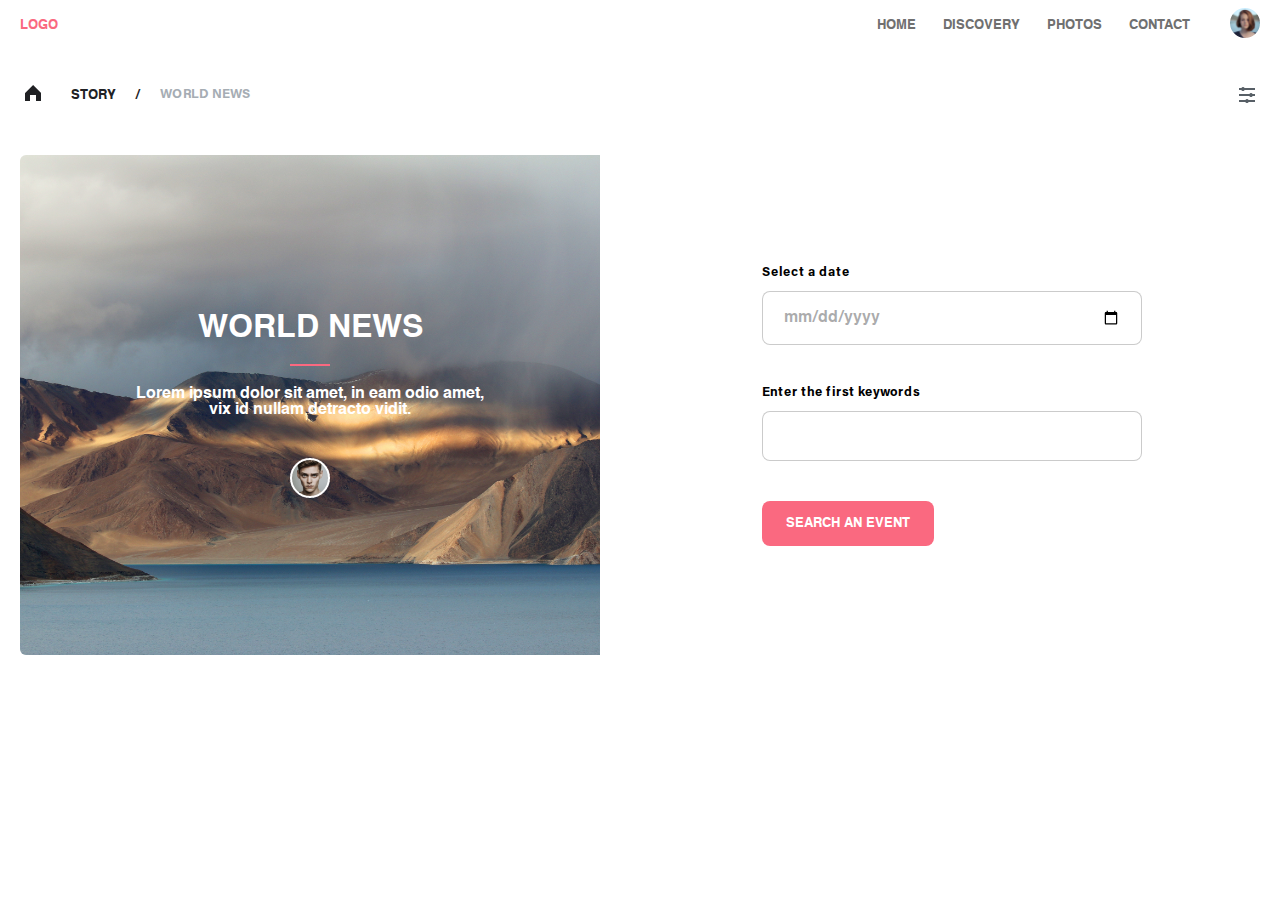
==== more.html @ f523d7d2 "added more.html for second page" ====
<!DOCTYPE html>
<html lang="en">
  <head>
    <meta charset="UTF-8" />
    <meta http-equiv="X-UA-Compatible" content="IE=edge" />
    <meta name="viewport" content="width=device-width, initial-scale=1.0" />
    <link rel="stylesheet" href="./css/font.css" />
    <link rel="stylesheet" href="./css/main.css" />
    <link rel="stylesheet" href="./css/media.css" />
    <title>Document</title>
  </head>
  <body>
    <!-- HEADER CONTENT -->
    <header class="more__header header flex">
      <div class="wrapper header__wrapper flex">
        <!-- BURGER MENU -->
        <div class="burger">
          <img src="./images/menu-icon.png" alt="menu icon" />
        </div>
        <a class="logo__text" href="index.html">logo</a>
        <div class="header__menu flex">
          <!-- NAVBAR -->
          <nav class="nav-bar">
            <ul class="nav__list-wrapper flex">
              <li class="nav-item"><a href="index.html">home</a></li>
              <li class="nav-item"><a href="#">discovery</a></li>
              <li class="nav-item"><a href="#">photos</a></li>
              <li class="nav-item"><a href="#">contact</a></li>
            </ul>
          </nav>
          <div class="user-img">
            <img src="./images/user.png" alt="user image icon" />
          </div>
        </div>
      </div>
    </header>
    <main class="main">
      <div class="wrapper">
        <div class="hero__box box flex">
            <a class="prev-icon" href="./index.html">
                <img src="./images/go-back.png" alt="previous icon">
            </a>
            <div class="box__items flex">
                <a href="./index.html">
                    <img src="./images/home.png" alt="home icon">
                </a>
                <div class="items__text flex">
                    <p>story</p>
                    <p>/</p>
                    <p>world news</p>
                </div>
            </div>
            <img src="./images/filter.png" alt="filter icon">
        </div>
        <section class="hero-section section-1">
          <div class="hero__container flex">
            <h2 class="hero__heading heading">world news</h2>
            <hr class='hr'/>
            <p class="hero__text">
                Lorem ipsum dolor sit amet, in eam odio amet, vix id nullam detracto vidit.
            </p>
            <img src="./images/user-2.png" alt="user icon">
          </div>
          <!-- SECTION 1 MORE NEWS -->
          <div class="more-news-container container">
            <form action="#" class="form flex">
                <div class="input-field__wrapper flex">
                    <label for="date">Select a date</label>
                    <input class="date-input" type="date" id="date" placeholder="Select...">
                </div>
                <div class="input-field__wrapper flex">
                    <label for="free-text">Enter the first keywords</label>
                    <input class="free-input" type="text" id="free-text">
                </div>
                <div class="input-field__wrapper flex">
                    <input class="search-btn btn" type="submit" id="search" value="SEARCH AN EVENT">
                </div>
            </form>
          </div>
        </section>
        <section>
            
        </section>
      </div>
    </main>
  </body>
</html>
---- css/font.css ----
@font-face {
    font-family: 'helvetica-bold';
    src: url('../fonts/Helvetica-Bold.woff2') format('woff2'),
        url('../fonts/Helvetica-Bold.woff') format('woff'),
        url('../fonts/Helvetica-Bold.ttf') format('truetype');
    font-weight: bold;
    font-style: normal;
    font-display: swap;
}

@font-face {
    font-family: 'helvetica';
    src: url('../fonts/Helvetica.woff2') format('woff2'),
        url('../fonts/Helvetica.woff') format('woff'),
        url('../fonts/Helvetica.ttf') format('truetype');
    font-weight: normal;
    font-style: normal;
    font-display: swap;
}

@font-face {
    font-family: 'helvetica-obl';
    src: url('../fonts/Helvetica-Oblique.woff2') format('woff2'),
        url('../fonts/Helvetica-Oblique.woff') format('woff'),
        url('../fonts/Helvetica-Oblique.ttf') format('truetype');
    font-weight: normal;
    font-style: italic;
    font-display: swap;
}

@font-face {
    font-family: 'acumin-pro';
    src: url('../fonts/AcuminPro-Regular.woff2') format('woff2'),
        url('../fonts/AcuminPro-Regular.woff') format('woff'),
        url('../fonts/AcuminPro-Regular.ttf') format('truetype');
    font-weight: normal;
    font-style: normal;
    font-display: swap;
}

@font-face {
    font-family: 'acumin-pro-bold';
    src: url('../fonts/AcuminPro-Bold.woff2') format('woff2'),
        url('../fonts/AcuminPro-Bold.woff') format('woff'),
        url('../fonts/AcuminPro-Bold.ttf') format('truetype');
    font-weight: bold;
    font-style: normal;
    font-display: swap;
}
---- css/main.css ----
/* css reset */
*,
*::after,
*::before {
  margin: 0;
  padding: 0;
  box-sizing: border-box;
  font-family: var(--ff-primary);
  font-size: 100%;
  list-style-type: none;
  text-decoration: none;
}
/* CUSTOM CLASSES */
:root {
  --ff-primary: "helvetica-bold", sans-serif;
  --ff-p-regular: "helvetica", sans-serif;
  --ff-p-oblique: "helvetica-obl", sans-serif;
  --ff-secondary: "acumin-pro", sans-serif;
  --ff-s-bold: "acumin-pro-bold", sans-serif;

  --clr-white: #fff;
  --clr-pink: #fa6980;
  --clr-dark: #202124;
  --clr-grey: #a6adb4;
  --clr-link: #707070;
  --clr-hover: #343638;

  --fs-big: 1.5rem;
  --fs-medium: 1rem;
  --fs-small: 0.8125rem;
}
/* CUSTOM CLASSES */
.flex {
  display: flex;
  justify-content: center;
  align-items: center;
}

.wrapper {
  position: relative;
  max-width: 1440px;
  width: 100%;
  margin: 0 auto;
  padding: 0 1.25rem;
}

.container {
  position: relative;
  padding: 40px 24px;
}

.heading {
  text-transform: uppercase;
  font-size: var(--fs-big);
}

/* HEADER STYLES */
.header {
  min-height: 50px;
}

.header__wrapper {
  justify-content: space-between;
}

.logo__text {
  font-size: var(--fs-small);
  color: var(--clr-pink);
  text-transform: uppercase;
}

/* NAVBAR STYLES */
.nav-bar {
  display: none;
}

.nav-item {
  text-transform: uppercase;
  font-size: var(--fs-small);
}

.nav-item a {
  color: var(--clr-link);
}

.nav-item a:hover {
  color: var(--clr-hover);
}

/* MAIN STYLES */
.main__wrapper {
  padding: 0;
}

.overlay {
  position: absolute;
  top: 0;
  bottom: 0;
  left: 0;
  right: 0;
  background-image: url(../images/overlay.png);
  user-select: none;
  pointer-events: none;
}
/* NEWS STYLES */
.news-container {
  color: var(--clr-white);
  background-image: url(../images/main-img.png);
  background-repeat: no-repeat;
  background-position: center;
  background-size: cover;
}

hr {
  width: 100%;
  margin: 40px 0 45px 0;
  border: 1px solid var(--clr-white);
}

.news__article {
  display: inline-block;
}

.news__title,
.hero__title {
  margin: 0 0 60px 0;
  font-size: var(--fs-big);
}

.news__text {
  margin: 0 0 39px 0;
  font-family: var(--ff-p-regular);
  font-size: var(--fs-medium);
  line-height: 1.5rem;
}

.btn {
  padding: 15px 38px;
  background-color: var(--clr-pink);
  border-radius: 0.5rem;
  border: none;
  color: var(--clr-white);
  text-transform: uppercase;
}
/* MORE NEWS STYLES */
.box {
  margin: 0 0 80px 0;
  justify-content: space-between;
}

.btn-container {
  gap: 35px;
}

.article {
  position: relative;
  margin: 0 0 50px 0;
  border-radius: 0.5rem;
  overflow: hidden;
}

.article__heading {
  font-size: var(--fs-medium);
  color: var(--clr-pink);
}

.article__title {
  margin: 25px 0 20px 0;
}

.article__text {
  margin: 0 0 40px 0;
  font-family: var(--ff-secondary);
  font-size: var(--fs-medium);
  color: var(--clr-grey);
}

.article__details {
  justify-content: flex-start;
  gap: 10px;
  font-size: var(--fs-small);
  color: var(--clr-grey);
}

.article__details * {
  font-family: var(--ff-p-oblique);
}

.article__details-span {
  text-decoration: underline;
}

/* SECTION 2 STYLES */
.trending-container {
  margin: 0 auto;
  flex-direction: column;
}

.trending__box {
  width: 100%;
  margin: 0 0 40px 0;
}

.trending__article-box {
  flex-direction: column;
}

.trending__article:nth-last-child(1) {
  display: none;
}

.article__img {
  width: 100%;
  min-height: 154px;
  display: inline;
}

.article__img img {
  width: 100%;
  height: 100%;
  object-fit: cover;
  border-radius: 0.5rem 0.5rem 0 0;
}

/* SECTION 3 */
.now__container {
  flex-direction: column;
}

.now__box {
  width: 100%;
  margin: 0 0 40px 0;
}

.now__article-primary {
  flex-direction: column;
}

.now__article {
  position: relative;
  max-width: 610px;
  min-height: 300px;
  margin: 0 0 40px 0;
  padding: 25px 35px;
  color: var(--clr-white);
}

.now__bg {
  position: absolute;
  top: 0;
  right: 0;
  bottom: 0;
  left: 0;
  z-index: -1;
  background-repeat: no-repeat;
  background-position: center;
  background-size: cover;
}

.now-bg-one {
  background-image: url(../images/now-article-1.jpg);
}

.now-bg-two {
  background-image: url(../images/now-article-2.jpg);
}

.now__article-title {
  margin: 0 0 65px 0;
  text-transform: uppercase;
}

.article__title-large {
  font-size: var(--fs-big);
}

.now__article-text {
  margin: 45px 0 10px 0;
  color: var(--clr-white);
  line-height: 1.5rem;
}

.now-sec__article {
  max-width: 380px;
  margin: 0 auto 40px;
}

.sec-article__title {
  font-family: var(--ff-s-bold);
  margin: 25px 0 15px 0;
}

.sec-article__img img {
  max-height: 180px;
  border-radius: 0.5rem;
}

.footer {
  display: none;
}

/* MORE.HTML STYLES */
.more__header {
  margin-bottom: 35px;
}

.box__items {
  display: none;
}

.hero-section {
  width: 100%;
  display: grid;
  justify-content: center;
  align-items: center;
  column-gap: 40px;
}

.hero__box {
  margin: 0 0 50px 0;
  padding: 0 .3rem;
}

.hero__container {
  min-height: 400px;

  width: 460px;
  width: 100%;
  max-width: 100%;
  align-items: center;
  justify-content: center;
  flex-direction: column;
  text-align: center;
  color: var(--clr-white);
  background-image: url(../images/hero.png);
  background-repeat: no-repeat;
  background-position: center;
  background-size: cover;
}

.hero__heading {
  font-size: 32px;
}

.hero__text {
  margin: 0 0 40px;
  max-width: 360px;
}

.hr {
  margin: 20px 0;
  max-width: 40px;
  border: 1px solid var(--clr-pink);
}

.items__text {
  margin: 0 0 0 30px;
  gap: 20px;
  text-transform: uppercase;
  justify-content: space-between;
  font-size: var(--fs-small);
  color: var(--clr-dark);
}

.items__text p:nth-last-child(1) {
  color: var(--clr-grey);
  font-family: var(--ff-s-bold);
}

.more-news-container {
  padding: 0;
  margin: 60px auto;
}

.form {
  max-width: 446px;
}
.form,
.input-field__wrapper {
  flex-direction: column;
  align-items: flex-start;
  gap: 40px;
}

.input-field__wrapper {
  width: 100%;
  gap: 10px;
}

.input-field__wrapper label {
  font-family: var(--ff-s-bold);
  font-size: var(--fs-small);
}

.date-input,
.free-input {
  width: 100%;
  padding: 1rem 1.25rem;
  color: #20212460;
  outline: none;
  border: 1px solid rgba(2, 2, 2, 0.205);
  border-radius: .5rem;
}

.search-btn {
  font-size: var(--fs-small);
  padding: 1rem 1.5rem;
}
---- css/media.css ----
:root {
  --ff-primary: "helvetica-bold";
  --ff-p-regular: "helvetica";
  --ff-p-oblique: "helvetica-obl";
  --ff-secondary: "acumin-pro";
  --ff-s-bold: "acumin-pro-bold", sans-serif;

  --clr-white: #fff;
  --clr-pink: #fa6980;
  --clr-dark: #202124;
  --clr-grey: #a6adb4;

  --fs-big: 1.5rem;
  --fs-medium: 1rem;
  --fs-small: 0.8125rem;
}

@media (min-width: 768px) {

  .container {
    padding: 80px 80px 0;
  }

  .burger {
    display: none;
  }

  .header__menu {
    gap: 40px;
  }

  .nav-bar {
    display: block;
  }

  .nav__list-wrapper {
    gap: 27px;
  }

  .btn-container {
    gap: 40px;
  }

  .article {
    max-width: 285px;
  }

  .article:nth-last-child(1) {
    margin: 0 0 0 30px;
  }

  .article__img {
    max-width: 284px;
    height: 180px;
  }

  .trending-container {
    padding: 0 80px;
  }

  .trending__article-box {
    width: 100%;
    justify-content: space-around;
    align-items: flex-start;
    flex-direction: row;
    gap: 40px;
  }

  .trending__article:nth-last-child(1),
  .now__article:nth-last-child(1) {
    margin: 0;
  }

  .article__trend-text {
    padding: 20px 25px;
  }

  .news__article:nth-last-child(1) {
    margin: 0 0 50px 30px;
  }

  .now__article {
    min-width: 610px;
  }
  .now__article-title {
    margin: 0 0 235px 0;
    text-transform: uppercase;
  }

  .now__article-secondary {
    margin: 40px 0 80px;
  }

  .now-sec__article {
    display: inline-block;
  }

  .now-sec__article:first-child {
    margin-right: 33px;
  }

  .now-sec__article:nth-last-child(1) {
    display: none;
  }

  .footer {
    background-color: var(--clr-grey);
    display: flex;
  }

  .footer__wrapper {
    position: relative;
    min-height: 312px;
    max-width: 1440px;
  }

  .footer__logo-text {
    position: absolute;
    top: 60px;
    left: 80px;
    font-family: var(--ff-s-bold);
    font-size: var(--fs-big);
    color: var(--clr-white);
    margin-bottom: 70px;
  }

  .footer__list-wrapper {
    position: absolute;
    margin: 0 10px 0 20px;
    display: flex;
    gap: 25px;
    top: 60px;
    right: 100px;
  }

  .footer__list {
    text-transform: uppercase;
    font-size: var(--fs-small);
    line-height: 1.5rem;
  }

  .footer__list-item a {
    font-size: var(--fs-small);
    color: #cbd0d3;
  }

  .footer__list-item a:hover {
    color: var(--clr-white);
  }

  .footer__input-wrapper {
    position: absolute;
    bottom: 60px;
    left: 80px;
  }

  .footer__input {
    width: 260px;
    max-height: 40px;
    padding: 1rem 20px;
    border: 1px solid rgba(255, 255, 255, 0.3);
    color: rgba(255, 255, 255, 0.3);
    border-radius: 0.5rem;
    background-color: transparent;
    outline: none;
  }

  ::placeholder {
    text-transform: uppercase;
    color: rgba(255, 255, 255, 0.3);
  }

  .footer__input-wrapper p {
    margin-top: 20px;
    font-family: var(--ff-p-regular);
    font-size: var(--fs-small);
    font-size: 0.6875rem;
    color: #cbd0d3;
  }

  .footer__social-icons {
    position: absolute;
    bottom: 60px;
    right: 80px;
    width: 100px;
    max-width: 100%;
    gap: 25px;
  }



  .prev-icon {
    display: none;
  }

  .box__items {
    display: flex;
  }

  .hero__container  {
    margin: 0;
    max-width: 580px;
  }
  
  .hero__container {
    width: 610px;
    max-width: 100%;
  }
  
  .more-news-container {
    padding-left: 80px;
    margin: 60px 0;
    max-width: 446px;
  }
  
  .date-input,
  .free-input {
    width: 446px;
  }
}

@media (min-width: 1024px) {
  .container {
    padding: 100px 80px 80px;
  }

  .section-1 {
    display: grid;
    grid-template-columns: 55% 1fr;
  }

  .news-container {
    display: flex;
    flex-direction: column;
    align-items: flex-start;
    justify-content: center;
  }

  .article {
    max-width: 420px;
  }

  .article:nth-last-child(1) {
    margin: 0;
  }

  .article__img {
    max-width: 360px;
  }

  .trending-container {
    padding: 50px 80px;
  }

  .trending__article-box {
    justify-content: space-between;
  }

  .trending__article:nth-last-child(1) {
    display: block;
  }

  .now__container {
    display: grid;
    grid-template-columns: 60% 31.1%;
    grid-template-areas:
      "header header"
      "primary secondary";
    column-gap: 10%;
  }

  .now__box {
    grid-area: header;
  }

  .now__article-primary {
    grid-area: primary;
  }

  .now__article {
    max-width: 760px;
  }

  .now__article-secondary {
    display: flex;
    flex-direction: column;
    align-items: flex-end;
    justify-content: center;
    margin: 0;
    grid-area: secondary;
  }

  .now-sec__article {
    max-width: 360px;
    display: block;
    margin: 0 0 40px;
  }

  .now-sec__article:first-child {
    margin-right: 0;
  }

  .now-sec__article:nth-last-child(1) {
    display: block;
  }

  .sec-article__img img {
    min-height: 210px;
  }

  .footer__wrapper {
    padding-top: 60px;
    min-height: 278px;
    max-height: 278px;
    display: flex;
    align-items: flex-start;
    justify-content: space-around;
  }

  .footer__logo-text {
    position: static;
    margin: 0;
  }

  .footer__list-wrapper {
    position: static;
    gap: 50px;
  }

  .footer__input-wrapper {
    position: static;
  }

  .footer__social-icons {
    position: static;
    gap: 20px;
  }

  /* MORE.HTML STYLES */
  .hero__container {
    min-height: 500px;
    max-width: 580px;
  }
  
  .more-news-container {
    padding: 0 0 0 20px;
    max-width: 360px;
  }
  
  .form {
    max-width: 360px;
  }

  .date-input,
  .free-input {
    max-width: 380px;
  }

}
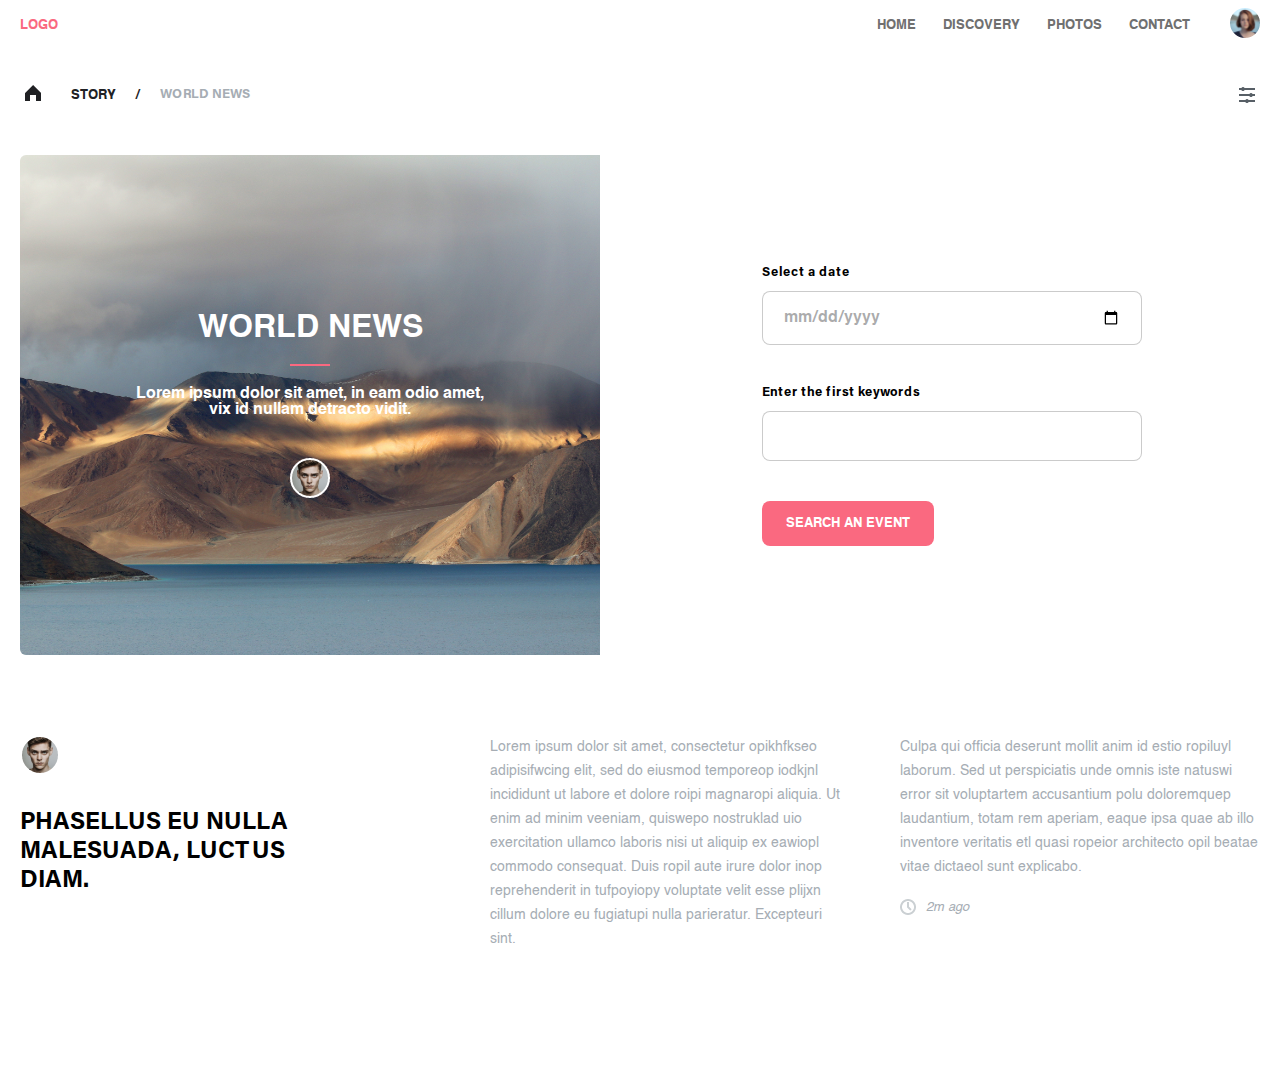
==== commit 6c5212ba: "added section 2 for more.html ( unfinished )" ====
--- a/more.html
+++ b/more.html
@@ -37,49 +37,91 @@
     <main class="main">
       <div class="wrapper">
         <div class="hero__box box flex">
-            <a class="prev-icon" href="./index.html">
-                <img src="./images/go-back.png" alt="previous icon">
+          <a class="prev-icon" href="./index.html">
+            <img src="./images/go-back.png" alt="previous icon" />
+          </a>
+          <div class="box__items flex">
+            <a href="./index.html">
+              <img src="./images/home.png" alt="home icon" />
             </a>
-            <div class="box__items flex">
-                <a href="./index.html">
-                    <img src="./images/home.png" alt="home icon">
-                </a>
-                <div class="items__text flex">
-                    <p>story</p>
-                    <p>/</p>
-                    <p>world news</p>
-                </div>
+            <div class="items__text flex">
+              <p>story</p>
+              <p>/</p>
+              <p>world news</p>
             </div>
-            <img src="./images/filter.png" alt="filter icon">
+          </div>
+          <img src="./images/filter.png" alt="filter icon" />
         </div>
         <section class="hero-section section-1">
           <div class="hero__container flex">
             <h2 class="hero__heading heading">world news</h2>
-            <hr class='hr'/>
+            <hr class="hr" />
             <p class="hero__text">
-                Lorem ipsum dolor sit amet, in eam odio amet, vix id nullam detracto vidit.
+              Lorem ipsum dolor sit amet, in eam odio amet, vix id nullam
+              detracto vidit.
             </p>
-            <img src="./images/user-2.png" alt="user icon">
+            <img src="./images/user-2.png" alt="user icon" />
           </div>
           <!-- SECTION 1 MORE NEWS -->
           <div class="more-news-container container">
             <form action="#" class="form flex">
-                <div class="input-field__wrapper flex">
-                    <label for="date">Select a date</label>
-                    <input class="date-input" type="date" id="date" placeholder="Select...">
-                </div>
-                <div class="input-field__wrapper flex">
-                    <label for="free-text">Enter the first keywords</label>
-                    <input class="free-input" type="text" id="free-text">
-                </div>
-                <div class="input-field__wrapper flex">
-                    <input class="search-btn btn" type="submit" id="search" value="SEARCH AN EVENT">
-                </div>
+              <div class="input-field__wrapper flex">
+                <label for="date">Select a date</label>
+                <input
+                  class="date-input"
+                  type="date"
+                  id="date"
+                  placeholder="Select..."
+                />
+              </div>
+              <div class="input-field__wrapper flex">
+                <label for="free-text">Enter the first keywords</label>
+                <input class="free-input" type="text" id="free-text" />
+              </div>
+              <div class="input-field__wrapper flex">
+                <input
+                  class="search-btn btn"
+                  type="submit"
+                  id="search"
+                  value="SEARCH AN EVENT"
+                />
+              </div>
             </form>
           </div>
         </section>
-        <section>
-            
+        <section class="user-article__wrapper flex">
+          <div class="flex-box">
+              <div class="user-article__info">
+                <img src="./images/user-2.png" alt="user icon" />
+                <h2 class="user-article__heading heading">
+                  Phasellus eu nulla malesuada, luctus diam.
+                </h2>
+              </div>
+              <div class="user-article__text-wrapper">
+                <p class="user-article__text article__text">
+                  Lorem ipsum dolor sit amet, consectetur opikhfkseo adipisifwcing
+                  elit, sed do eiusmod temporeop iodkjnl incididunt ut labore et
+                  dolore roipi magnaropi aliquia. Ut enim ad minim veeniam, quiswepo
+                  nostruklad uio exercitation ullamco laboris nisi ut aliquip ex
+                  eawiopl commodo consequat. Duis ropil aute irure dolor inop
+                  reprehenderit in tufpoyiopy voluptate velit esse plijxn cillum
+                  dolore eu fugiatupi nulla parieratur. Excepteuri sint.
+                </p>
+                <div class="test">
+                    <p class="user-article__text article__text">
+                      Culpa qui officia deserunt mollit anim id estio ropiluyl laborum.
+                      Sed ut perspiciatis unde omnis iste natuswi error sit voluptartem
+                      accusantium polu doloremquep laudantium, totam rem aperiam, eaque
+                      ipsa quae ab illo inventore veritatis etl quasi ropeior architecto
+                      opil beatae vitae dictaeol sunt explicabo.
+                    </p>
+                    <div class="user-article__details article__details flex">
+                      <img src="./images/clock-icon.png" alt="clock icon" />
+                      <p>2m ago</p>
+                    </div>
+                </div>
+              </div>
+          </div>
         </section>
       </div>
     </main>
--- a/css/main.css
+++ b/css/main.css
@@ -407,6 +407,27 @@
   padding: 1rem 1.5rem;
 }
 
-
-
-
+.user-article__wrapper {
+  flex-direction: column;
+}
+
+.user-article__heading {
+  margin: 30px 0;
+  font-family: var(--ff-s-bold);
+}
+
+.user-article__text {
+  font-family: var(--ff-p-regular);
+  font-size: .875rem;
+  line-height: 1.5rem;
+}
+
+.user-article__text-wrapper p:nth-last-child(2) {
+  margin: 0 0 20px 0;
+}
+
+.user-article__details {
+  margin-bottom: 80px;
+}
+
+
--- a/css/media.css
+++ b/css/media.css
@@ -217,6 +217,28 @@
   .free-input {
     width: 446px;
   }
+
+  .user-article__heading {
+    max-width: 335px;
+  }
+
+  .user-article__text-wrapper {
+    position: relative;
+    display: flex;
+    /* align-items: center; */
+    justify-content: flex-start;
+    gap: 50px;
+  }
+
+  .user-article__text {
+    max-width: 280px;
+  }
+
+  .user-article__details {
+    /* position: absolute;
+    bottom: 0;
+    right: 330px; */
+  }
 }
 
 @media (min-width: 1024px) {
@@ -356,4 +378,18 @@
     max-width: 380px;
   }
 
+  .user-article__wrapper {
+    margin: 80px 0;
+  }
+
+  .flex-box {
+    width: 100%;
+    display: flex;
+    justify-content: space-between;
+  }
+
+  .user-article__text {
+    max-width: 360px;
+  }
+
 }
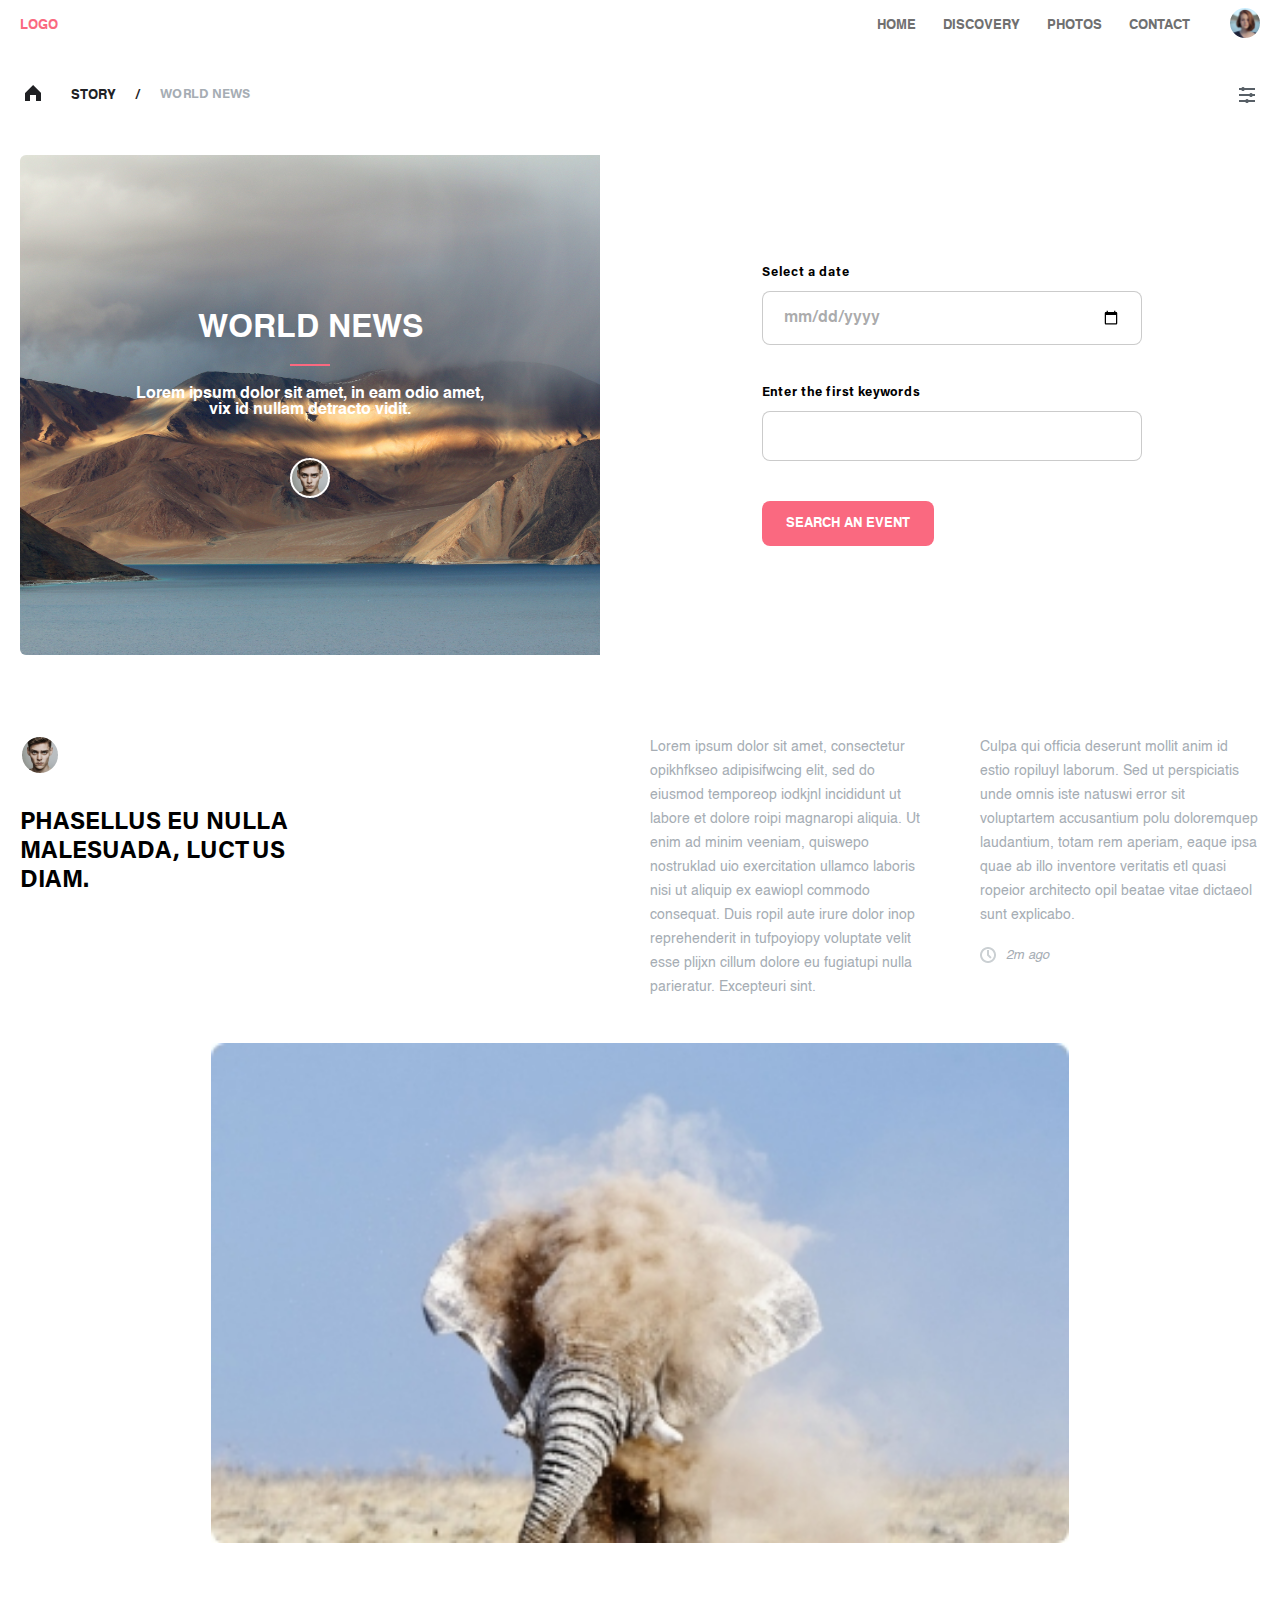
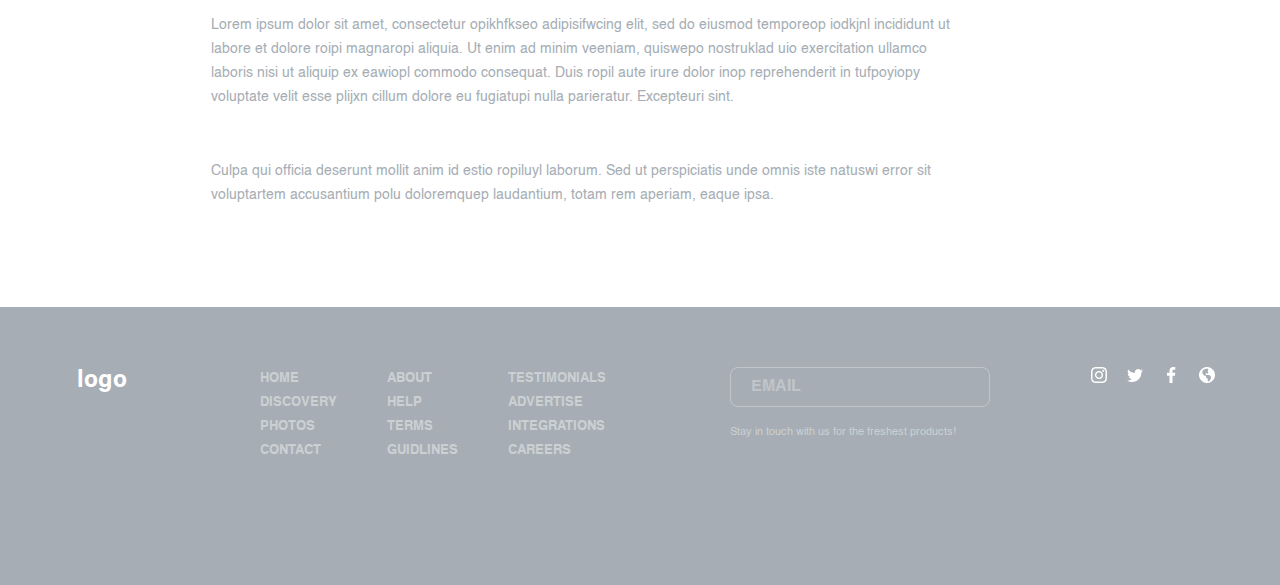
==== commit 7f5a259b: "finished learn more page" ====
--- a/more.html
+++ b/more.html
@@ -91,39 +91,109 @@
         </section>
         <section class="user-article__wrapper flex">
           <div class="flex-box">
-              <div class="user-article__info">
-                <img src="./images/user-2.png" alt="user icon" />
-                <h2 class="user-article__heading heading">
-                  Phasellus eu nulla malesuada, luctus diam.
-                </h2>
-              </div>
-              <div class="user-article__text-wrapper">
+            <div class="user-article__info">
+              <img src="./images/user-2.png" alt="user icon" />
+              <h2 class="user-article__heading heading">
+                Phasellus eu nulla malesuada, luctus diam.
+              </h2>
+            </div>
+            <div class="user-article__text-wrapper">
+              <p class="user-article__text article__text">
+                Lorem ipsum dolor sit amet, consectetur opikhfkseo adipisifwcing
+                elit, sed do eiusmod temporeop iodkjnl incididunt ut labore et
+                dolore roipi magnaropi aliquia. Ut enim ad minim veeniam,
+                quiswepo nostruklad uio exercitation ullamco laboris nisi ut
+                aliquip ex eawiopl commodo consequat. Duis ropil aute irure
+                dolor inop reprehenderit in tufpoyiopy voluptate velit esse
+                plijxn cillum dolore eu fugiatupi nulla parieratur. Excepteuri
+                sint.
+              </p>
+              <div class="test">
                 <p class="user-article__text article__text">
-                  Lorem ipsum dolor sit amet, consectetur opikhfkseo adipisifwcing
-                  elit, sed do eiusmod temporeop iodkjnl incididunt ut labore et
-                  dolore roipi magnaropi aliquia. Ut enim ad minim veeniam, quiswepo
-                  nostruklad uio exercitation ullamco laboris nisi ut aliquip ex
-                  eawiopl commodo consequat. Duis ropil aute irure dolor inop
-                  reprehenderit in tufpoyiopy voluptate velit esse plijxn cillum
-                  dolore eu fugiatupi nulla parieratur. Excepteuri sint.
+                  Culpa qui officia deserunt mollit anim id estio ropiluyl
+                  laborum. Sed ut perspiciatis unde omnis iste natuswi error sit
+                  voluptartem accusantium polu doloremquep laudantium, totam rem
+                  aperiam, eaque ipsa quae ab illo inventore veritatis etl quasi
+                  ropeior architecto opil beatae vitae dictaeol sunt explicabo.
                 </p>
-                <div class="test">
-                    <p class="user-article__text article__text">
-                      Culpa qui officia deserunt mollit anim id estio ropiluyl laborum.
-                      Sed ut perspiciatis unde omnis iste natuswi error sit voluptartem
-                      accusantium polu doloremquep laudantium, totam rem aperiam, eaque
-                      ipsa quae ab illo inventore veritatis etl quasi ropeior architecto
-                      opil beatae vitae dictaeol sunt explicabo.
-                    </p>
-                    <div class="user-article__details article__details flex">
-                      <img src="./images/clock-icon.png" alt="clock icon" />
-                      <p>2m ago</p>
-                    </div>
+                <div class="user-article__details article__details flex">
+                  <img src="./images/clock-icon.png" alt="clock icon" />
+                  <p>2m ago</p>
                 </div>
               </div>
+            </div>
+          </div>
+          <div class="user-article__text-wrapper user-article__text-wrapper-secondary">
+            <div class="user-article__img">
+              <img src="./images/article-elephant.jpg" alt="elephant in dust" />
+            </div>
+            <p class="user-article__text user-article__text-secondary sec-user article__text">
+              Lorem ipsum dolor sit amet, consectetur opikhfkseo adipisifwcing
+              elit, sed do eiusmod temporeop iodkjnl incididunt ut labore et
+              dolore roipi magnaropi aliquia. Ut enim ad minim veeniam, quiswepo
+              nostruklad uio exercitation ullamco laboris nisi ut aliquip ex
+              eawiopl commodo consequat. Duis ropil aute irure dolor inop
+              reprehenderit in tufpoyiopy voluptate velit esse plijxn cillum
+              dolore eu fugiatupi nulla parieratur. Excepteuri sint.
+            </p>
+            <p class="user-article__text user-article__text-secondary sec-user article__text">
+              Culpa qui officia deserunt mollit anim id estio ropiluyl laborum.
+              Sed ut perspiciatis unde omnis iste natuswi error sit voluptartem
+              accusantium polu doloremquep laudantium, totam rem aperiam, eaque
+              ipsa.
+            </p>
+            <p class="user-article__text user-article__text-oblique article__text">
+              In hac habitasse platea dictumst. Sed nec venenatis odio. Nulla
+              faucibus ipsum sed faucibus accumsan. Donec rhoncus luctus.
+            </p>
+          </div>
+          <div class="pages-wrapper flex">
+            <span>01</span>
+            <span>02</span>
+            <span>03</span>
+            <span>04</span>
+            <span>05</span>
+            <span>06</span>
+            <img src="./images/More.png" alt="more pages icon">
           </div>
         </section>
       </div>
     </main>
+    <footer class="footer flex">
+        <div class="wrapper footer__wrapper">
+          <a class="footer__logo-text" href="index.html">logo</a>
+          <div class="footer__list-wrapper">
+            <ul class="footer__list">
+              <li class="footer__list-item"><a href="index.html">home</a></li>
+              <li class="footer__list-item"><a href="#">discovery</a></li>
+              <li class="footer__list-item"><a href="#">photos</a></li>
+              <li class="footer__list-item"><a href="#">contact</a></li>
+            </ul>
+            <ul class="footer__list">
+              <li class="footer__list-item"><a href="#">about</a></li>
+              <li class="footer__list-item"><a href="#">help</a></li>
+              <li class="footer__list-item"><a href="#">terms</a></li>
+              <li class="footer__list-item"><a href="#">guidlines</a></li>
+            </ul>
+            <ul class="footer__list">
+              <li class="footer__list-item"><a href="#">testimonials</a></li>
+              <li class="footer__list-item"><a href="#">advertise</a></li>
+              <li class="footer__list-item"><a href="#">integrations</a></li>
+              <li class="footer__list-item"><a href="#">careers</a></li>
+            </ul>
+          </div>
+          <div class="footer__input-wrapper">
+            <input type="email" class="footer__input" id="email" placeholder="email">
+            <!-- <input type="submit" value="#"> -->
+            <p>Stay in touch with us for the freshest products!</p>
+          </div>
+          <div class="footer__social-icons flex">
+            <img src="./images/instagram.png" alt="instagram icon">
+            <img class="twitter" src="./images/twitter.png" alt="twitter icon">
+            <img class='facebook' src="./images/facebook.png" alt="facebook icon">
+            <img src="./images/web.png" alt="web icon">
+          </div>
+        </div>
+      </footer>
   </body>
 </html>
--- a/css/main.css
+++ b/css/main.css
@@ -408,7 +408,9 @@
 }
 
 .user-article__wrapper {
-  flex-direction: column;
+  position: relative;
+  flex-direction: column;
+  margin-bottom: 100px;
 }
 
 .user-article__heading {
@@ -417,11 +419,16 @@
 }
 
 .user-article__text {
+  max-width: 280px;
   font-family: var(--ff-p-regular);
   font-size: .875rem;
   line-height: 1.5rem;
 }
 
+.user-article__text-secondary {
+  max-width: 610px;
+}
+
 .user-article__text-wrapper p:nth-last-child(2) {
   margin: 0 0 20px 0;
 }
@@ -430,4 +437,33 @@
   margin-bottom: 80px;
 }
 
-
+.user-article__img {
+  margin: 0 0 20px;
+  margin: 0 auto 20px;
+  max-width: 610px;
+  min-height: 180px;
+  text-align: center;
+}
+
+.user-article__img img {
+  width: 100%;
+  height: 100%;
+  object-fit: cover;
+}
+
+.user-article__text-oblique {
+  margin-top: 40px;
+  color: var(--clr-dark);
+  font-family: var(--ff-p-oblique);
+  font-size: 1rem;
+}
+
+.pages-wrapper {
+  position: absolute;
+  max-width: 235px;
+  gap: 30px;
+  bottom: -60px;
+  font-family: var(--ff-p-regular);
+  font-size: var(--fs-small);
+  color: var(--clr-grey);
+}--- a/css/media.css
+++ b/css/media.css
@@ -19,6 +19,10 @@
 
   .container {
     padding: 80px 80px 0;
+  }
+
+  .news-container {
+    padding: 80px;
   }
 
   .burger {
@@ -225,19 +229,24 @@
   .user-article__text-wrapper {
     position: relative;
     display: flex;
-    /* align-items: center; */
-    justify-content: flex-start;
     gap: 50px;
   }
+  
+  .user-article__text-wrapper-secondary {
+    flex-direction: column;
+  }
 
   .user-article__text {
-    max-width: 280px;
-  }
-
-  .user-article__details {
-    /* position: absolute;
-    bottom: 0;
-    right: 330px; */
+    width: 100%;
+    margin: 0;
+  }
+
+  .user-article__text-oblique {
+    display: none;
+  }
+
+  .user-article__img {
+    width: 100%;
   }
 }
 
@@ -388,8 +397,26 @@
     justify-content: space-between;
   }
 
-  .user-article__text {
-    max-width: 360px;
-  }
-
+  .sec-user {
+    max-width: 760px;
+  }
+
+  
+  .user-article__text-wrapper-secondary {
+    max-width: 1160px;
+  }
+  
+  .user-article__img {
+    max-width: 1160px;
+    width: 100%;
+    height: 500px;
+  }
+
+  .user-article__img img {
+    object-fit: cover;
+  }
+
+  .pages-wrapper {
+    display: none;
+  }
 }
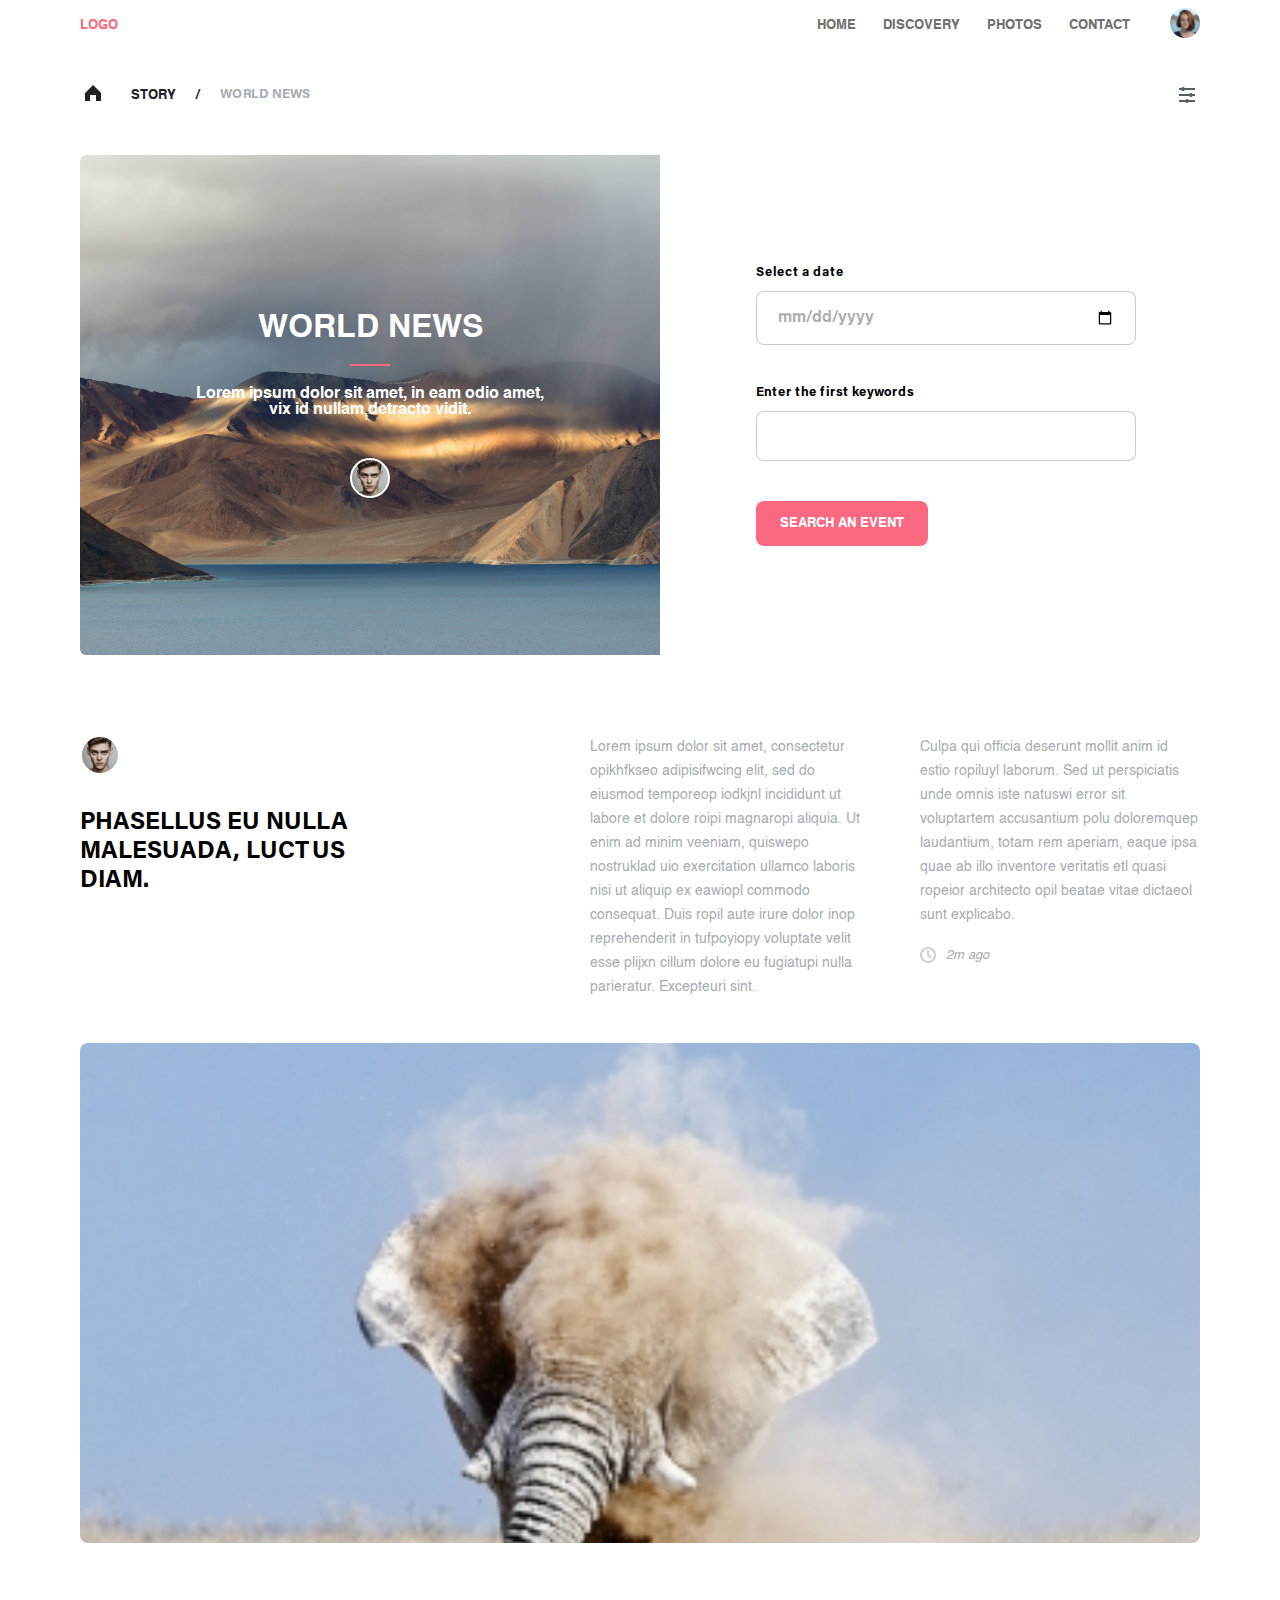
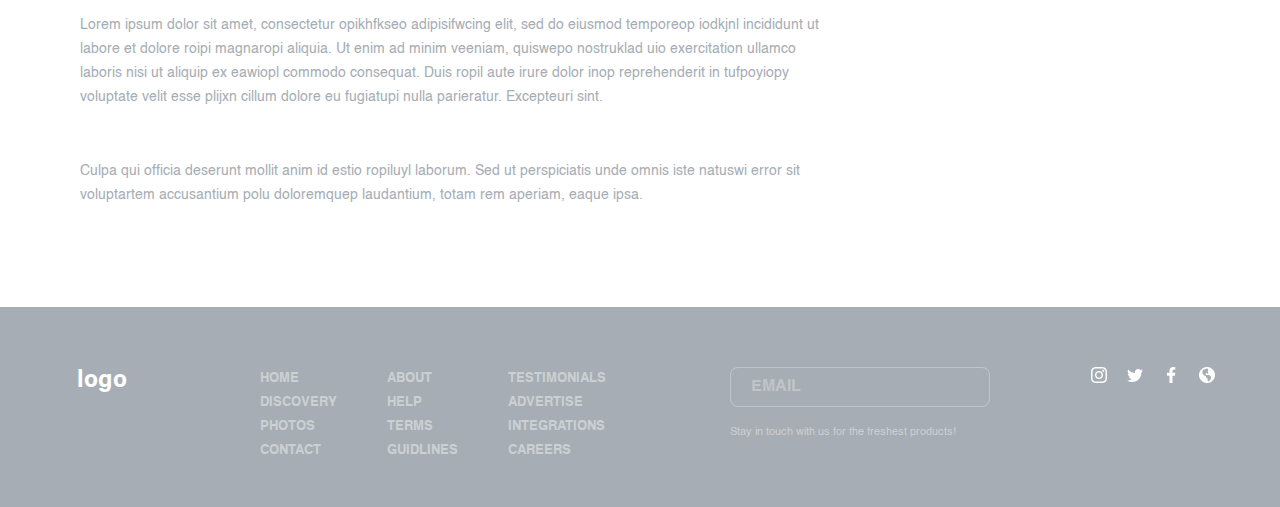
==== commit f50e1add: "fixed some styles" ====
--- a/more.html
+++ b/more.html
@@ -97,7 +97,7 @@
                 Phasellus eu nulla malesuada, luctus diam.
               </h2>
             </div>
-            <div class="user-article__text-wrapper">
+            <div class="user-article__text-wrapper flex">
               <p class="user-article__text article__text">
                 Lorem ipsum dolor sit amet, consectetur opikhfkseo adipisifwcing
                 elit, sed do eiusmod temporeop iodkjnl incididunt ut labore et
@@ -123,11 +123,15 @@
               </div>
             </div>
           </div>
-          <div class="user-article__text-wrapper user-article__text-wrapper-secondary">
+          <div
+            class="user-article__text-wrapper user-article__text-wrapper-secondary"
+          >
             <div class="user-article__img">
               <img src="./images/article-elephant.jpg" alt="elephant in dust" />
             </div>
-            <p class="user-article__text user-article__text-secondary sec-user article__text">
+            <p
+              class="user-article__text user-article__text-secondary sec-user article__text"
+            >
               Lorem ipsum dolor sit amet, consectetur opikhfkseo adipisifwcing
               elit, sed do eiusmod temporeop iodkjnl incididunt ut labore et
               dolore roipi magnaropi aliquia. Ut enim ad minim veeniam, quiswepo
@@ -136,13 +140,17 @@
               reprehenderit in tufpoyiopy voluptate velit esse plijxn cillum
               dolore eu fugiatupi nulla parieratur. Excepteuri sint.
             </p>
-            <p class="user-article__text user-article__text-secondary sec-user article__text">
+            <p
+              class="user-article__text user-article__text-secondary sec-user article__text"
+            >
               Culpa qui officia deserunt mollit anim id estio ropiluyl laborum.
               Sed ut perspiciatis unde omnis iste natuswi error sit voluptartem
               accusantium polu doloremquep laudantium, totam rem aperiam, eaque
               ipsa.
             </p>
-            <p class="user-article__text user-article__text-oblique article__text">
+            <p
+              class="user-article__text user-article__text-oblique article__text"
+            >
               In hac habitasse platea dictumst. Sed nec venenatis odio. Nulla
               faucibus ipsum sed faucibus accumsan. Donec rhoncus luctus.
             </p>
@@ -154,46 +162,55 @@
             <span>04</span>
             <span>05</span>
             <span>06</span>
-            <img src="./images/More.png" alt="more pages icon">
+            <img src="./images/More.png" alt="more pages icon" />
           </div>
         </section>
       </div>
     </main>
     <footer class="footer flex">
-        <div class="wrapper footer__wrapper">
-          <a class="footer__logo-text" href="index.html">logo</a>
-          <div class="footer__list-wrapper">
-            <ul class="footer__list">
-              <li class="footer__list-item"><a href="index.html">home</a></li>
-              <li class="footer__list-item"><a href="#">discovery</a></li>
-              <li class="footer__list-item"><a href="#">photos</a></li>
-              <li class="footer__list-item"><a href="#">contact</a></li>
-            </ul>
-            <ul class="footer__list">
-              <li class="footer__list-item"><a href="#">about</a></li>
-              <li class="footer__list-item"><a href="#">help</a></li>
-              <li class="footer__list-item"><a href="#">terms</a></li>
-              <li class="footer__list-item"><a href="#">guidlines</a></li>
-            </ul>
-            <ul class="footer__list">
-              <li class="footer__list-item"><a href="#">testimonials</a></li>
-              <li class="footer__list-item"><a href="#">advertise</a></li>
-              <li class="footer__list-item"><a href="#">integrations</a></li>
-              <li class="footer__list-item"><a href="#">careers</a></li>
-            </ul>
-          </div>
-          <div class="footer__input-wrapper">
-            <input type="email" class="footer__input" id="email" placeholder="email">
-            <!-- <input type="submit" value="#"> -->
-            <p>Stay in touch with us for the freshest products!</p>
-          </div>
-          <div class="footer__social-icons flex">
-            <img src="./images/instagram.png" alt="instagram icon">
-            <img class="twitter" src="./images/twitter.png" alt="twitter icon">
-            <img class='facebook' src="./images/facebook.png" alt="facebook icon">
-            <img src="./images/web.png" alt="web icon">
-          </div>
-        </div>
-      </footer>
+      <div class="wrapper footer__wrapper">
+        <a class="footer__logo-text" href="index.html">logo</a>
+        <div class="footer__list-wrapper">
+          <ul class="footer__list">
+            <li class="footer__list-item"><a href="index.html">home</a></li>
+            <li class="footer__list-item"><a href="#">discovery</a></li>
+            <li class="footer__list-item"><a href="#">photos</a></li>
+            <li class="footer__list-item"><a href="#">contact</a></li>
+          </ul>
+          <ul class="footer__list">
+            <li class="footer__list-item"><a href="#">about</a></li>
+            <li class="footer__list-item"><a href="#">help</a></li>
+            <li class="footer__list-item"><a href="#">terms</a></li>
+            <li class="footer__list-item"><a href="#">guidlines</a></li>
+          </ul>
+          <ul class="footer__list">
+            <li class="footer__list-item"><a href="#">testimonials</a></li>
+            <li class="footer__list-item"><a href="#">advertise</a></li>
+            <li class="footer__list-item"><a href="#">integrations</a></li>
+            <li class="footer__list-item"><a href="#">careers</a></li>
+          </ul>
+        </div>
+        <div class="footer__input-wrapper">
+          <input
+            type="email"
+            class="footer__input"
+            id="email"
+            placeholder="email"
+          />
+          <!-- <input type="submit" value="#"> -->
+          <p>Stay in touch with us for the freshest products!</p>
+        </div>
+        <div class="footer__social-icons flex">
+          <img src="./images/instagram.png" alt="instagram icon" />
+          <img class="twitter" src="./images/twitter.png" alt="twitter icon" />
+          <img
+            class="facebook"
+            src="./images/facebook.png"
+            alt="facebook icon"
+          />
+          <img src="./images/web.png" alt="web icon" />
+        </div>
+      </div>
+    </footer>
   </body>
 </html>
--- a/css/font.css
+++ b/css/font.css
@@ -1,49 +1,49 @@
 @font-face {
-    font-family: 'helvetica-bold';
-    src: url('../fonts/Helvetica-Bold.woff2') format('woff2'),
-        url('../fonts/Helvetica-Bold.woff') format('woff'),
-        url('../fonts/Helvetica-Bold.ttf') format('truetype');
-    font-weight: bold;
-    font-style: normal;
-    font-display: swap;
+  font-family: "helvetica-bold";
+  src: url("../fonts/Helvetica-Bold.woff2") format("woff2"),
+    url("../fonts/Helvetica-Bold.woff") format("woff"),
+    url("../fonts/Helvetica-Bold.ttf") format("truetype");
+  font-weight: bold;
+  font-style: normal;
+  font-display: swap;
 }
 
 @font-face {
-    font-family: 'helvetica';
-    src: url('../fonts/Helvetica.woff2') format('woff2'),
-        url('../fonts/Helvetica.woff') format('woff'),
-        url('../fonts/Helvetica.ttf') format('truetype');
-    font-weight: normal;
-    font-style: normal;
-    font-display: swap;
+  font-family: "helvetica";
+  src: url("../fonts/Helvetica.woff2") format("woff2"),
+    url("../fonts/Helvetica.woff") format("woff"),
+    url("../fonts/Helvetica.ttf") format("truetype");
+  font-weight: normal;
+  font-style: normal;
+  font-display: swap;
 }
 
 @font-face {
-    font-family: 'helvetica-obl';
-    src: url('../fonts/Helvetica-Oblique.woff2') format('woff2'),
-        url('../fonts/Helvetica-Oblique.woff') format('woff'),
-        url('../fonts/Helvetica-Oblique.ttf') format('truetype');
-    font-weight: normal;
-    font-style: italic;
-    font-display: swap;
+  font-family: "helvetica-obl";
+  src: url("../fonts/Helvetica-Oblique.woff2") format("woff2"),
+    url("../fonts/Helvetica-Oblique.woff") format("woff"),
+    url("../fonts/Helvetica-Oblique.ttf") format("truetype");
+  font-weight: normal;
+  font-style: italic;
+  font-display: swap;
 }
 
 @font-face {
-    font-family: 'acumin-pro';
-    src: url('../fonts/AcuminPro-Regular.woff2') format('woff2'),
-        url('../fonts/AcuminPro-Regular.woff') format('woff'),
-        url('../fonts/AcuminPro-Regular.ttf') format('truetype');
-    font-weight: normal;
-    font-style: normal;
-    font-display: swap;
+  font-family: "acumin-pro";
+  src: url("../fonts/AcuminPro-Regular.woff2") format("woff2"),
+    url("../fonts/AcuminPro-Regular.woff") format("woff"),
+    url("../fonts/AcuminPro-Regular.ttf") format("truetype");
+  font-weight: normal;
+  font-style: normal;
+  font-display: swap;
 }
 
 @font-face {
-    font-family: 'acumin-pro-bold';
-    src: url('../fonts/AcuminPro-Bold.woff2') format('woff2'),
-        url('../fonts/AcuminPro-Bold.woff') format('woff'),
-        url('../fonts/AcuminPro-Bold.ttf') format('truetype');
-    font-weight: bold;
-    font-style: normal;
-    font-display: swap;
+  font-family: "acumin-pro-bold";
+  src: url("../fonts/AcuminPro-Bold.woff2") format("woff2"),
+    url("../fonts/AcuminPro-Bold.woff") format("woff"),
+    url("../fonts/AcuminPro-Bold.ttf") format("truetype");
+  font-weight: bold;
+  font-style: normal;
+  font-display: swap;
 }
--- a/css/main.css
+++ b/css/main.css
@@ -39,6 +39,7 @@
 .wrapper {
   position: relative;
   max-width: 1440px;
+  max-width: 1160px;
   width: 100%;
   margin: 0 auto;
   padding: 0 1.25rem;
@@ -318,7 +319,7 @@
 
 .hero__box {
   margin: 0 0 50px 0;
-  padding: 0 .3rem;
+  padding: 0 0.3rem;
 }
 
 .hero__container {
@@ -368,7 +369,8 @@
 }
 
 .more-news-container {
-  padding: 0;
+  width: 100%;
+  padding: 0 1rem;
   margin: 60px auto;
 }
 
@@ -399,7 +401,7 @@
   color: #20212460;
   outline: none;
   border: 1px solid rgba(2, 2, 2, 0.205);
-  border-radius: .5rem;
+  border-radius: 0.5rem;
 }
 
 .search-btn {
@@ -418,10 +420,14 @@
   font-family: var(--ff-s-bold);
 }
 
+.user-article__text-wrapper {
+  flex-direction: column;
+}
+
 .user-article__text {
   max-width: 280px;
   font-family: var(--ff-p-regular);
-  font-size: .875rem;
+  font-size: 0.875rem;
   line-height: 1.5rem;
 }
 
@@ -466,4 +472,4 @@
   font-family: var(--ff-p-regular);
   font-size: var(--fs-small);
   color: var(--clr-grey);
-}+}
--- a/css/media.css
+++ b/css/media.css
@@ -16,7 +16,6 @@
 }
 
 @media (min-width: 768px) {
-
   .container {
     padding: 80px 80px 0;
   }
@@ -191,8 +190,6 @@
     gap: 25px;
   }
 
-
-
   .prev-icon {
     display: none;
   }
@@ -201,22 +198,21 @@
     display: flex;
   }
 
-  .hero__container  {
+  .hero__container {
     margin: 0;
     max-width: 580px;
   }
-  
+
   .hero__container {
     width: 610px;
     max-width: 100%;
   }
-  
+
   .more-news-container {
     padding-left: 80px;
     margin: 60px 0;
-    max-width: 446px;
-  }
-  
+  }
+
   .date-input,
   .free-input {
     width: 446px;
@@ -229,9 +225,11 @@
   .user-article__text-wrapper {
     position: relative;
     display: flex;
+    flex-direction: row;
+    align-items: flex-start;
     gap: 50px;
   }
-  
+
   .user-article__text-wrapper-secondary {
     flex-direction: column;
   }
@@ -246,7 +244,10 @@
   }
 
   .user-article__img {
-    width: 100%;
+    height: 260px;
+    width: 100%;
+    border-radius: .5rem;
+    overflow: hidden;
   }
 }
 
@@ -341,7 +342,7 @@
 
   .footer__wrapper {
     padding-top: 60px;
-    min-height: 278px;
+    min-height: 200px;
     max-height: 278px;
     display: flex;
     align-items: flex-start;
@@ -372,12 +373,12 @@
     min-height: 500px;
     max-width: 580px;
   }
-  
+
   .more-news-container {
     padding: 0 0 0 20px;
     max-width: 360px;
   }
-  
+
   .form {
     max-width: 360px;
   }
@@ -401,11 +402,11 @@
     max-width: 760px;
   }
 
-  
   .user-article__text-wrapper-secondary {
+    width: 100%;
     max-width: 1160px;
   }
-  
+
   .user-article__img {
     max-width: 1160px;
     width: 100%;
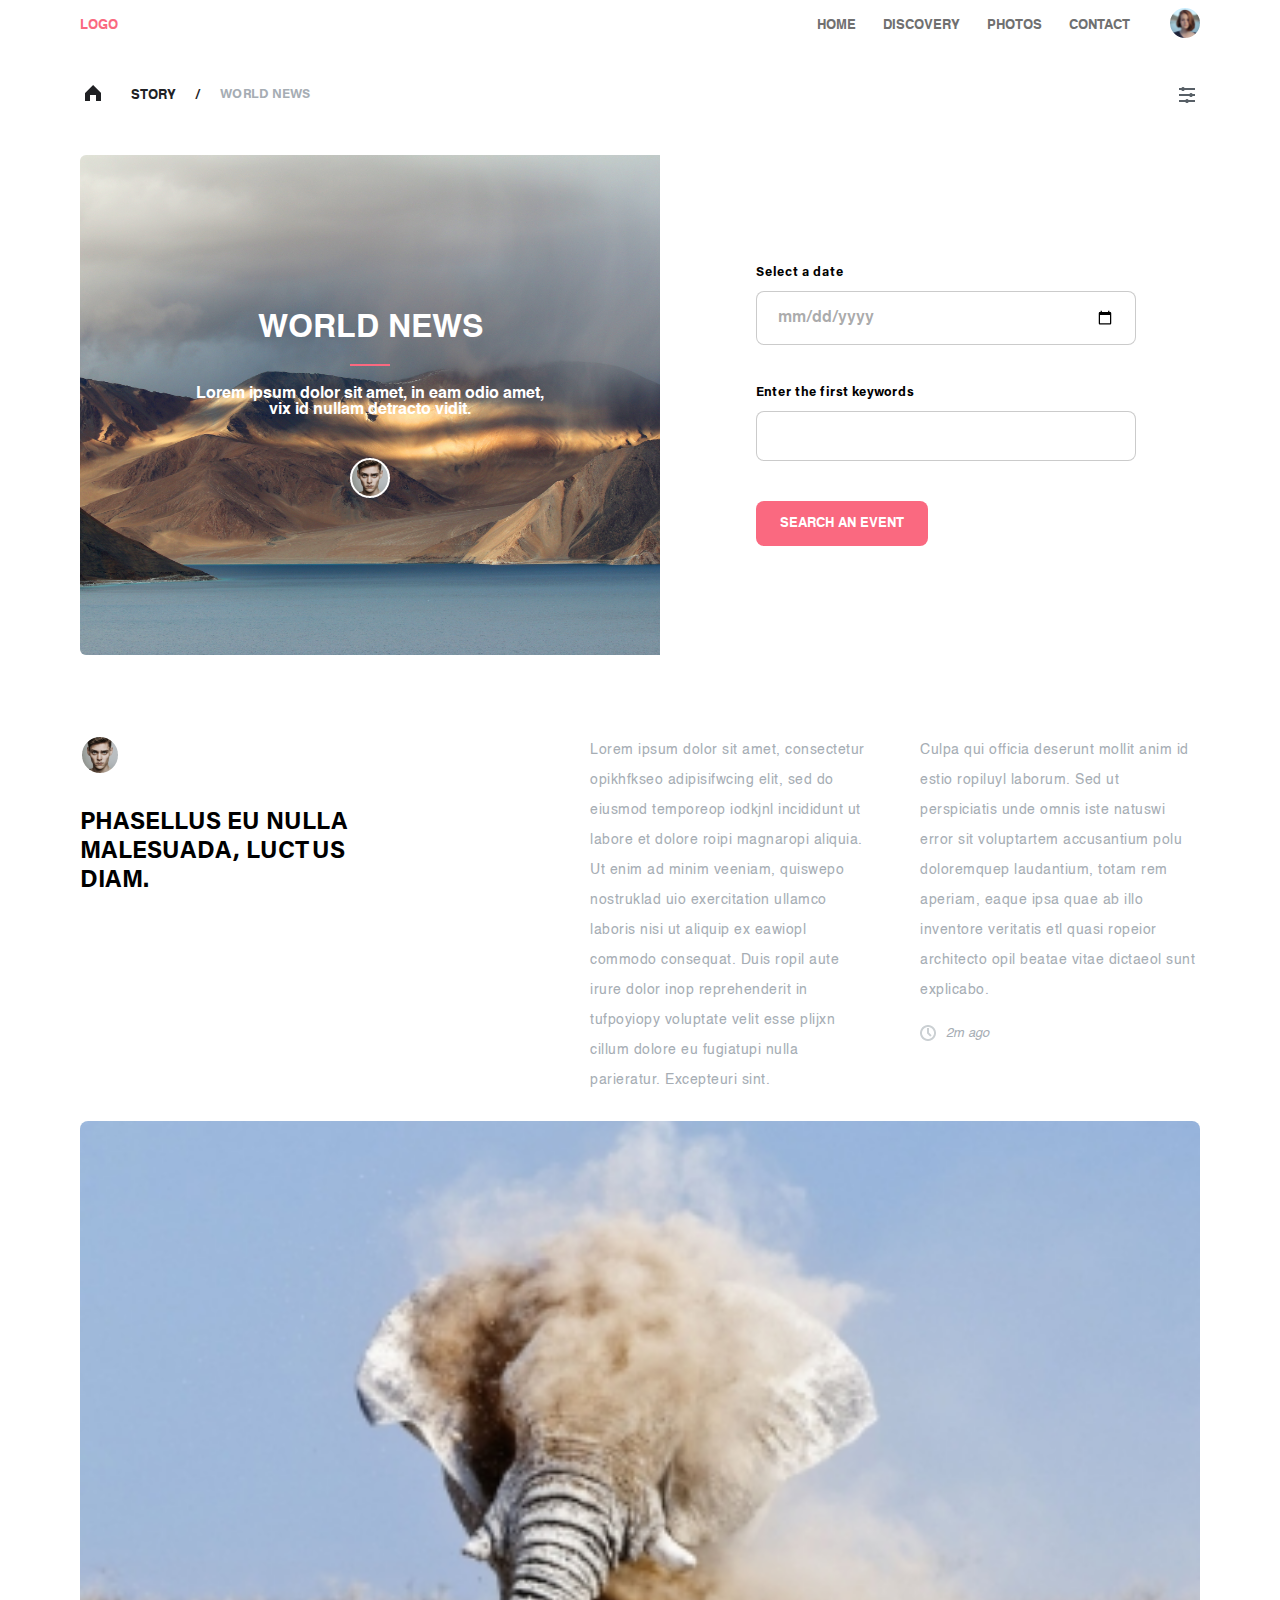
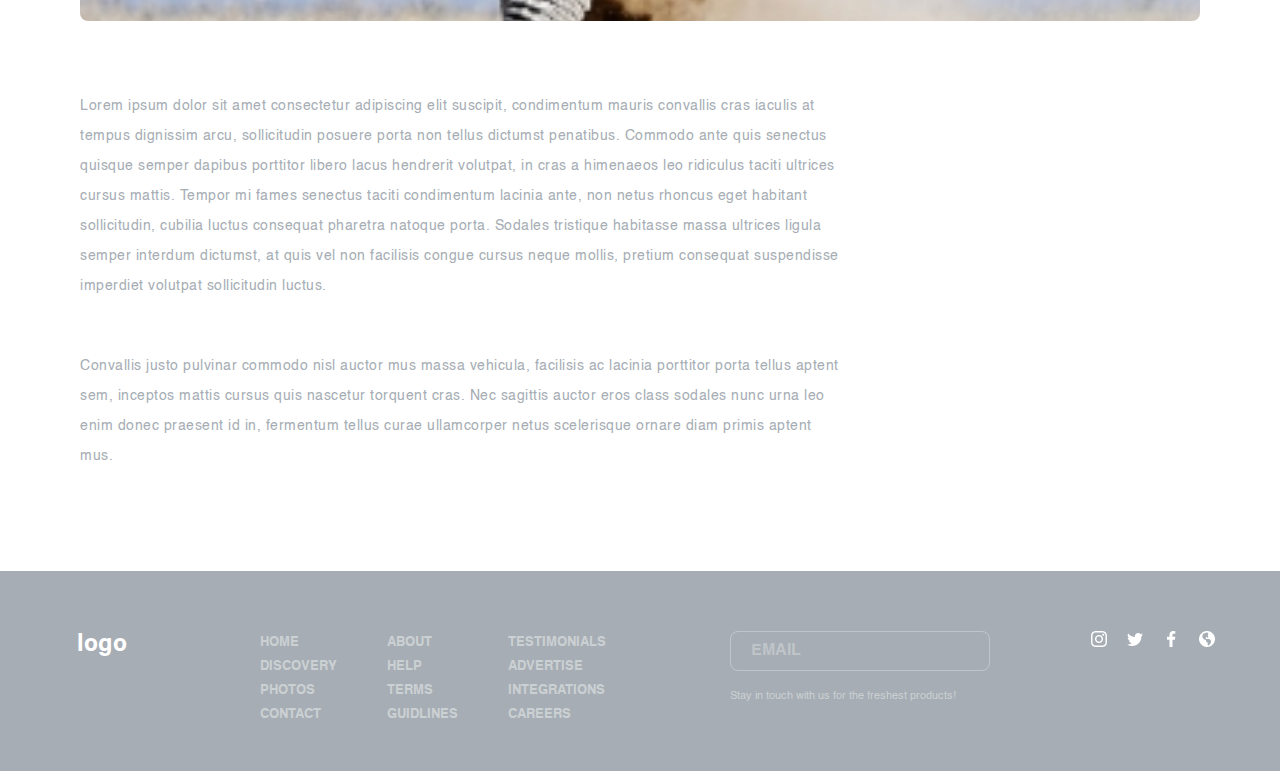
==== commit f2291da9: "style fixes" ====
--- a/more.html
+++ b/more.html
@@ -132,6 +132,22 @@
             <p
               class="user-article__text user-article__text-secondary sec-user article__text"
             >
+              Lorem ipsum dolor sit amet consectetur adipiscing elit suscipit,
+              condimentum mauris convallis cras iaculis at tempus dignissim
+              arcu, sollicitudin posuere porta non tellus dictumst penatibus.
+              Commodo ante quis senectus quisque semper dapibus porttitor libero
+              lacus hendrerit volutpat, in cras a himenaeos leo ridiculus taciti
+              ultrices cursus mattis. Tempor mi fames senectus taciti
+              condimentum lacinia ante, non netus rhoncus eget habitant
+              sollicitudin, cubilia luctus consequat pharetra natoque porta.
+              Sodales tristique habitasse massa ultrices ligula semper interdum
+              dictumst, at quis vel non facilisis congue cursus neque mollis,
+              pretium consequat suspendisse imperdiet volutpat sollicitudin
+              luctus.
+            </p>
+            <!-- <p
+              class="user-article__text user-article__text-secondary sec-user article__text"
+            >
               Lorem ipsum dolor sit amet, consectetur opikhfkseo adipisifwcing
               elit, sed do eiusmod temporeop iodkjnl incididunt ut labore et
               dolore roipi magnaropi aliquia. Ut enim ad minim veeniam, quiswepo
@@ -139,14 +155,16 @@
               eawiopl commodo consequat. Duis ropil aute irure dolor inop
               reprehenderit in tufpoyiopy voluptate velit esse plijxn cillum
               dolore eu fugiatupi nulla parieratur. Excepteuri sint.
-            </p>
+            </p> -->
             <p
               class="user-article__text user-article__text-secondary sec-user article__text"
             >
-              Culpa qui officia deserunt mollit anim id estio ropiluyl laborum.
-              Sed ut perspiciatis unde omnis iste natuswi error sit voluptartem
-              accusantium polu doloremquep laudantium, totam rem aperiam, eaque
-              ipsa.
+              Convallis justo pulvinar commodo nisl auctor mus massa vehicula,
+              facilisis ac lacinia porttitor porta tellus aptent sem, inceptos
+              mattis cursus quis nascetur torquent cras. Nec sagittis auctor
+              eros class sodales nunc urna leo enim donec praesent id in,
+              fermentum tellus curae ullamcorper netus scelerisque ornare diam
+              primis aptent mus.
             </p>
             <p
               class="user-article__text user-article__text-oblique article__text"
--- a/css/main.css
+++ b/css/main.css
@@ -174,6 +174,7 @@
   font-family: var(--ff-secondary);
   font-size: var(--fs-medium);
   color: var(--clr-grey);
+  letter-spacing: .5px;
 }
 
 .article__details {
@@ -425,7 +426,6 @@
 }
 
 .user-article__text {
-  max-width: 280px;
   font-family: var(--ff-p-regular);
   font-size: 0.875rem;
   line-height: 1.5rem;
@@ -473,3 +473,7 @@
   font-size: var(--fs-small);
   color: var(--clr-grey);
 }
+
+.hero__container {
+  width: 100vw;
+}--- a/css/media.css
+++ b/css/media.css
@@ -13,6 +13,19 @@
   --fs-big: 1.5rem;
   --fs-medium: 1rem;
   --fs-small: 0.8125rem;
+}
+@media (min-width: 480px) {
+  .user-article__img {
+    width: 75vw;
+  }
+
+  .user-article__text {
+    width: 75vw;
+  }
+
+  .hero__container {
+    width: 92vw;
+  }
 }
 
 @media (min-width: 768px) {
@@ -235,18 +248,27 @@
   }
 
   .user-article__text {
-    width: 100%;
-    margin: 0;
+    line-height: 1.875rem;
+    /* width: 100%; */
+    margin: 0;
+    max-width: 280px;
+  }
+
+  .user-article__text-secondary {
+    width: 75vw;
+    max-width: 75vw;
+    /* margin: 0 auto 20px; */
+    /* margin: 0 auto; */
   }
 
   .user-article__text-oblique {
-    display: none;
+    max-width: 75vw;
   }
 
   .user-article__img {
     height: 260px;
-    width: 100%;
-    border-radius: .5rem;
+    /* width: 100%; */
+    border-radius: 0.5rem;
     overflow: hidden;
   }
 }
@@ -392,6 +414,15 @@
     margin: 80px 0;
   }
 
+  .user-article__secondary {
+    width: 100%;
+    max-width: 100%;
+  }
+
+  .user-article__text-oblique {
+    display: none;
+  }
+
   .flex-box {
     width: 100%;
     display: flex;
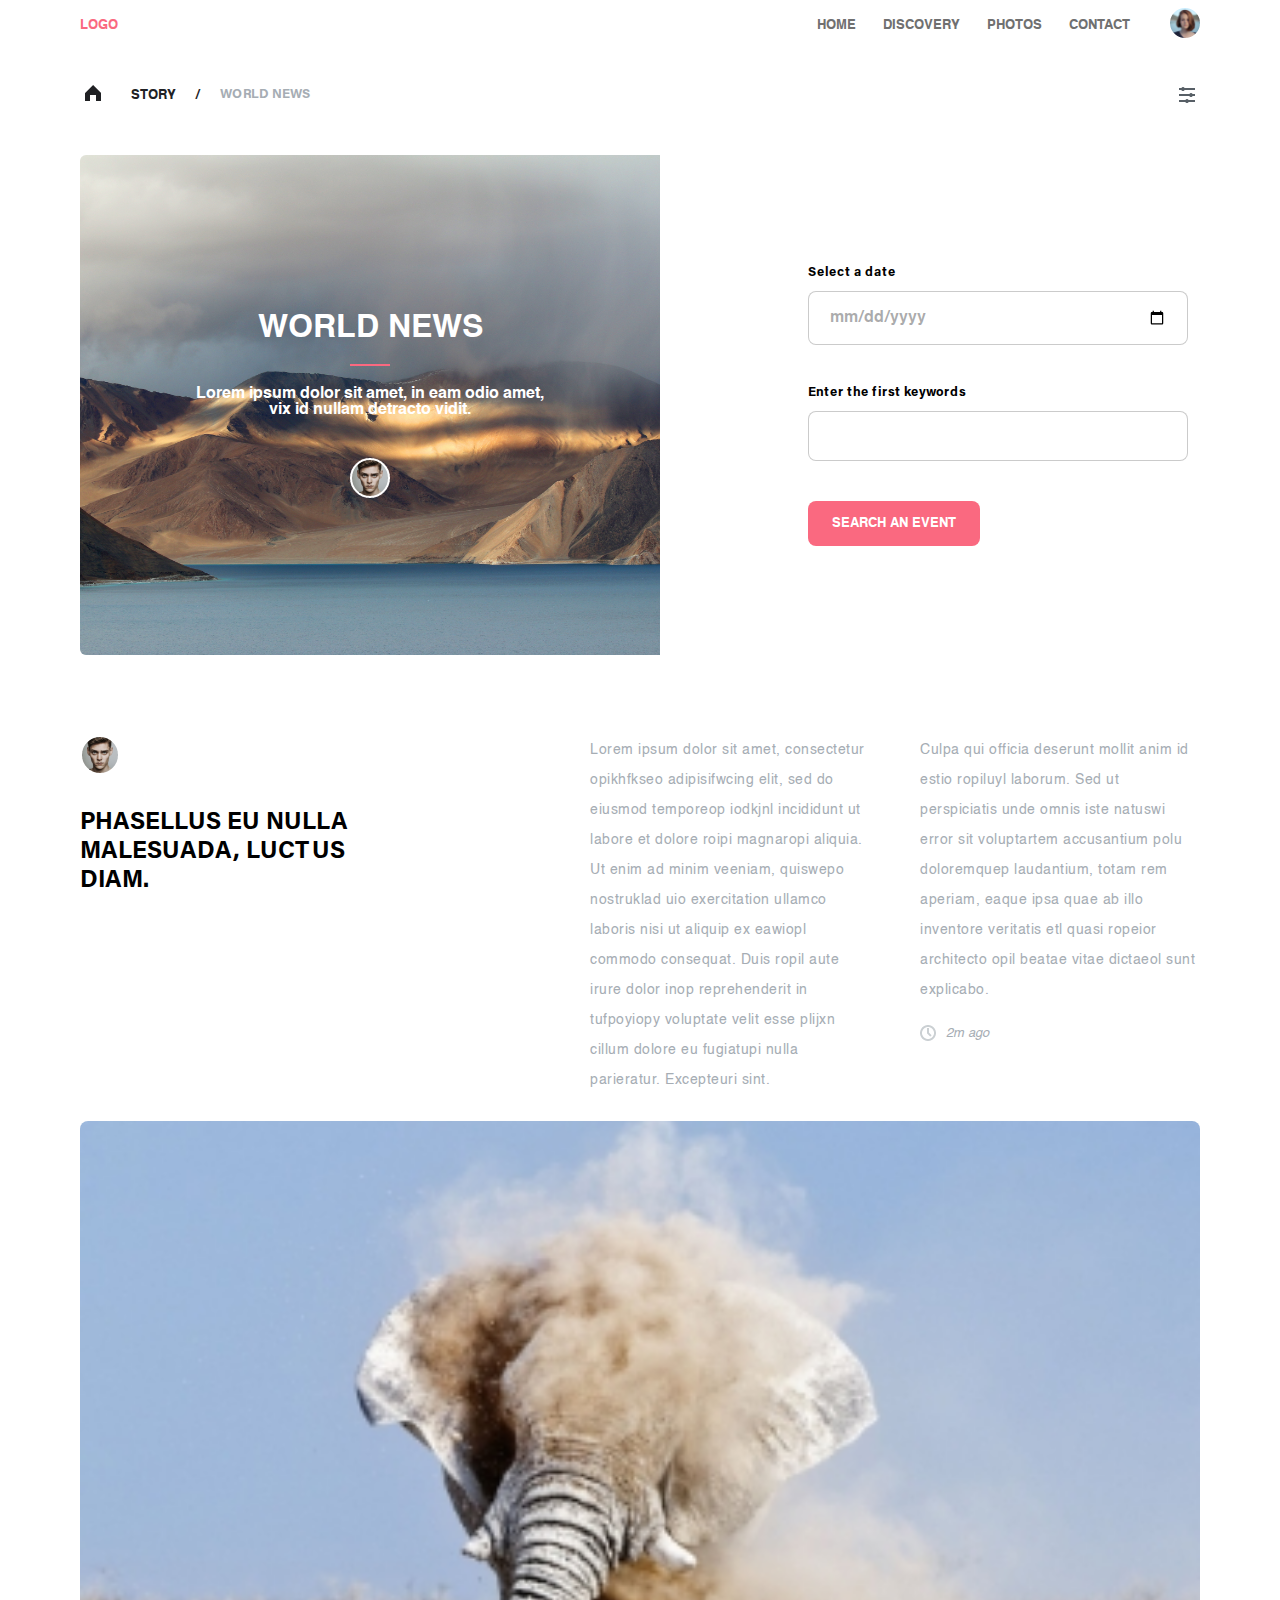
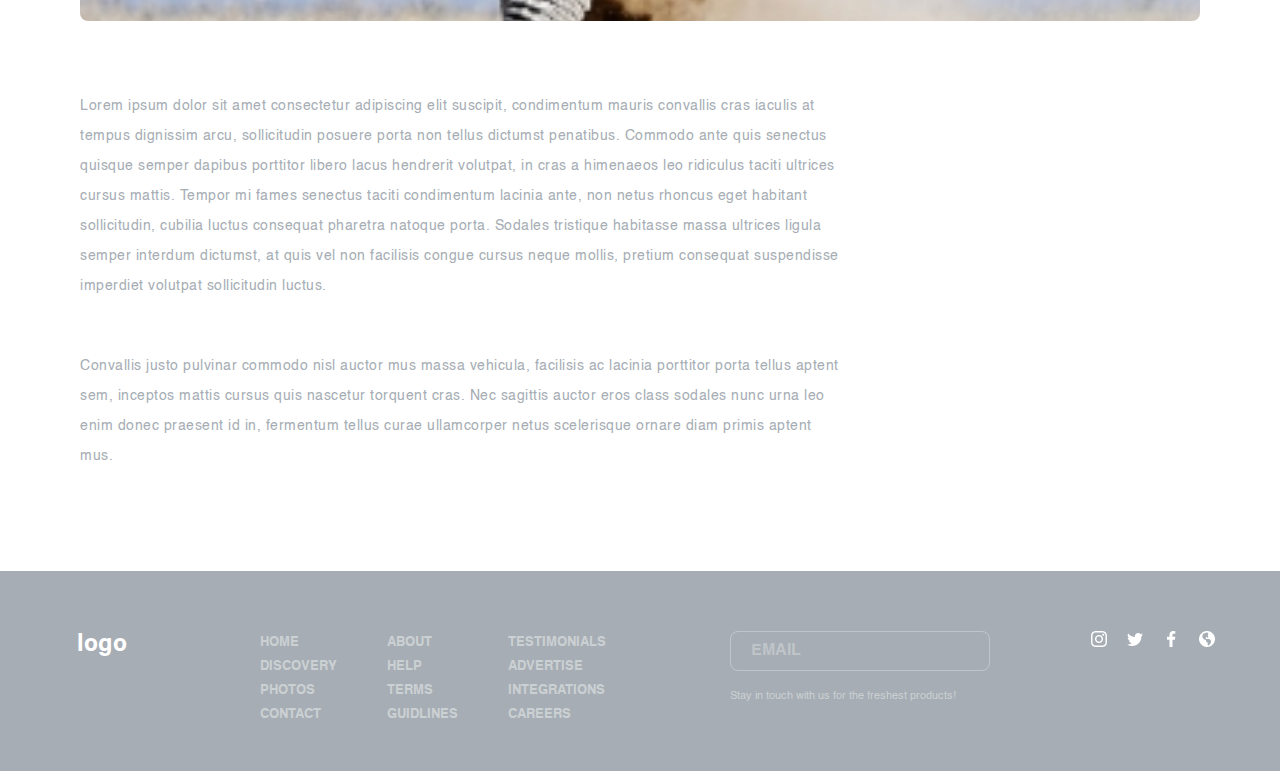
==== commit bfa10179: "fixed styles & created burger menu" ====
--- a/more.html
+++ b/more.html
@@ -145,17 +145,6 @@
               pretium consequat suspendisse imperdiet volutpat sollicitudin
               luctus.
             </p>
-            <!-- <p
-              class="user-article__text user-article__text-secondary sec-user article__text"
-            >
-              Lorem ipsum dolor sit amet, consectetur opikhfkseo adipisifwcing
-              elit, sed do eiusmod temporeop iodkjnl incididunt ut labore et
-              dolore roipi magnaropi aliquia. Ut enim ad minim veeniam, quiswepo
-              nostruklad uio exercitation ullamco laboris nisi ut aliquip ex
-              eawiopl commodo consequat. Duis ropil aute irure dolor inop
-              reprehenderit in tufpoyiopy voluptate velit esse plijxn cillum
-              dolore eu fugiatupi nulla parieratur. Excepteuri sint.
-            </p> -->
             <p
               class="user-article__text user-article__text-secondary sec-user article__text"
             >
--- a/css/main.css
+++ b/css/main.css
@@ -28,6 +28,7 @@
   --fs-big: 1.5rem;
   --fs-medium: 1rem;
   --fs-small: 0.8125rem;
+  --fs-extraSmall: 0.6875rem;
 }
 /* CUSTOM CLASSES */
 .flex {
@@ -413,7 +414,7 @@
 .user-article__wrapper {
   position: relative;
   flex-direction: column;
-  margin-bottom: 100px;
+  margin: 130px 0 100px 0;
 }
 
 .user-article__heading {
@@ -476,4 +477,85 @@
 
 .hero__container {
   width: 100vw;
+}
+
+
+
+
+
+
+
+
+
+
+
+
+
+
+
+
+
+.burger__menu-wrapper {
+  position: absolute;
+  max-width: 280px;
+  top: 0;
+  left: -280px;
+  background-color: var(--clr-white);
+  font-size: var(--fs-extraSmall);
+  text-transform: uppercase;
+  z-index: 100;
+}
+
+.burger__menu-wrapper.active {
+  left: 0;
+  box-shadow: 5px 5px 15px 4px rgba(0, 0, 0, 0.5);
+}
+
+.burger__logo {
+  margin: 40px 0 90px 40px;
+}
+
+.burger__nav-bar {
+  margin: 0 0 145px 40px;
+}
+
+.burger__nav-item {
+  margin: 0 0 30px 0;
+  width: 80px;
+  justify-content: flex-start;
+  gap: 30px;
+  font-size: var(--fs-extraSmall);
+  letter-spacing: 1.15px;
+}
+
+.burger__nav-item img {
+  width: 16px;
+  height: 16px;
+}
+
+.burger__footer {
+  padding: 50px 0;
+  background-color: var(--clr-grey);
+}
+
+.burger__footer-list-wrapper {
+  margin: 0 60px 0 40px;
+  gap: 40px;
+  justify-content: flex-start;
+}
+
+.burger__footer-list {
+  flex-direction: column;
+  align-items: flex-start;
+  gap: 30px;
+}
+
+.burger__footer-list-item {
+  color: var(--clr-white);
+}
+
+.burger__social-icons {
+  margin: 60px 0 0 40px;
+  justify-content: flex-start;
+  gap: 25px;
 }--- a/css/media.css
+++ b/css/media.css
@@ -223,7 +223,8 @@
 
   .more-news-container {
     padding-left: 80px;
-    margin: 60px 0;
+    margin: 0 0 60px;
+    margin: 0 auto;
   }
 
   .date-input,
@@ -323,6 +324,10 @@
     column-gap: 10%;
   }
 
+  .box {
+
+  }
+
   .now__box {
     grid-area: header;
   }
@@ -401,6 +406,10 @@
     max-width: 360px;
   }
 
+  .more-news-container .box {
+    margin: 40px 0;
+  }
+
   .form {
     max-width: 360px;
   }
